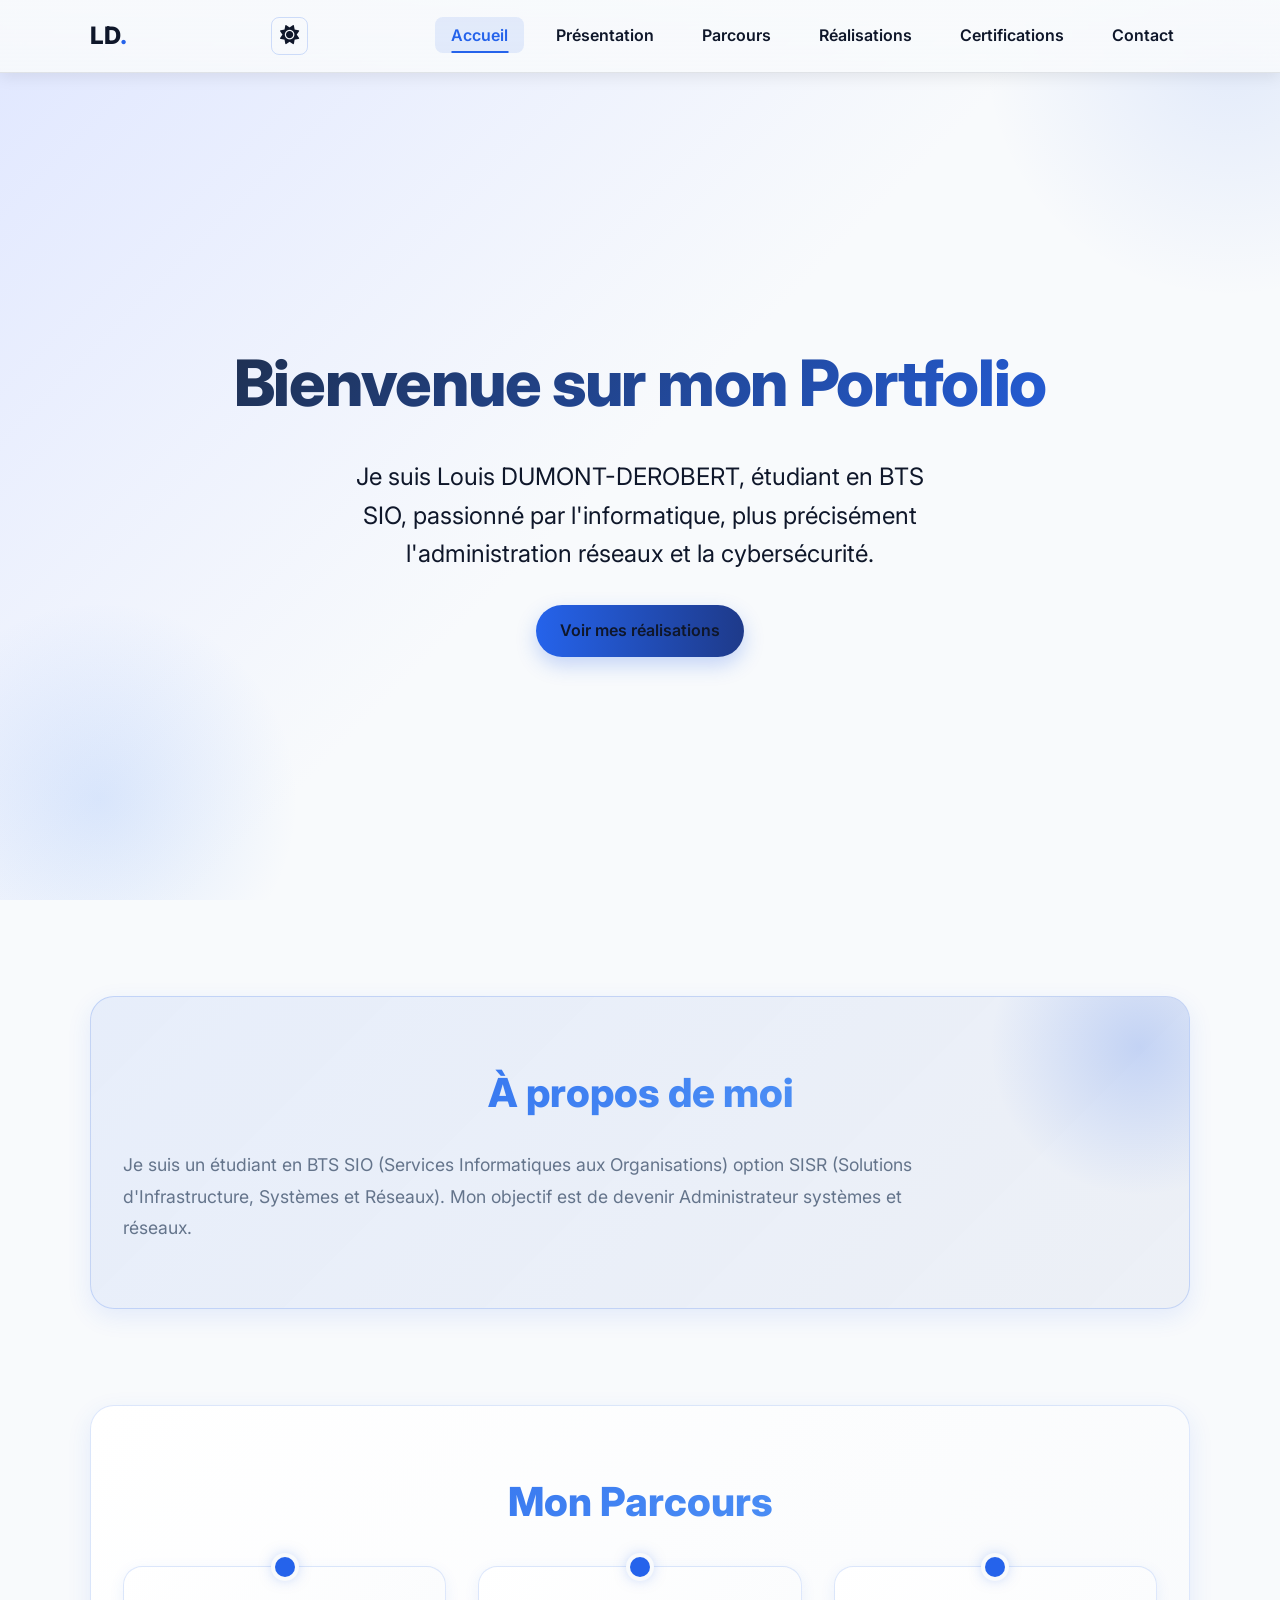
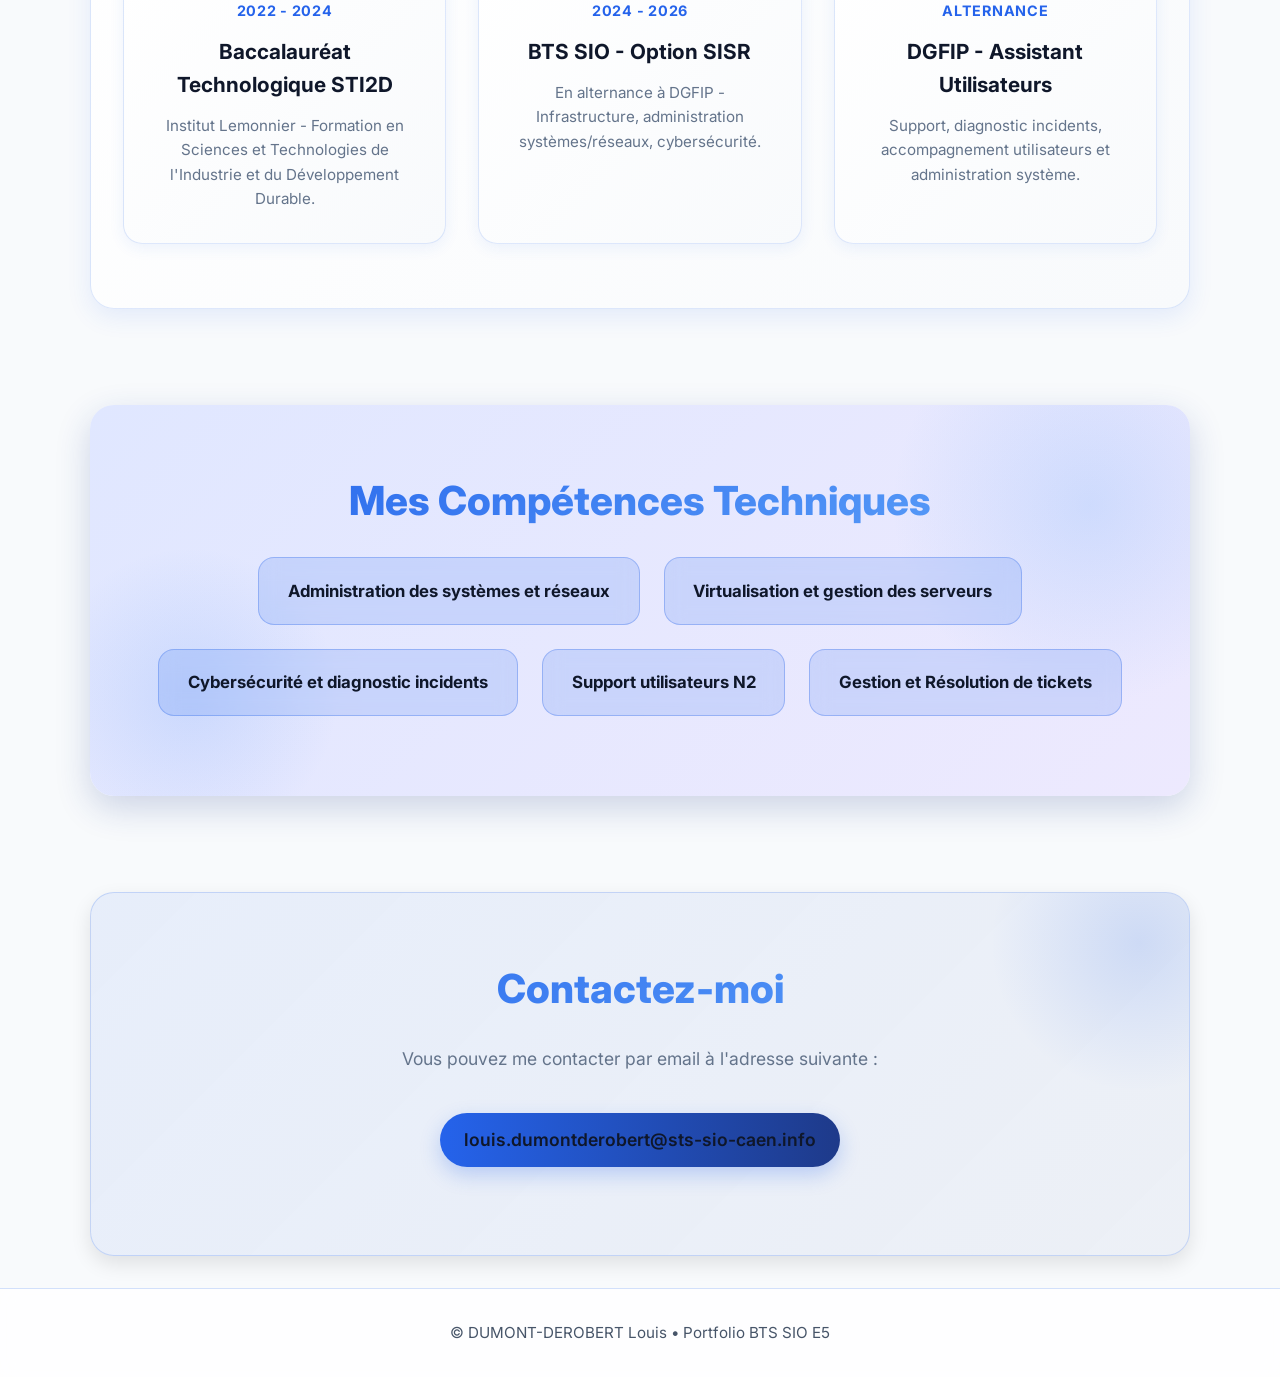
==== html/index.html @ 93f18f42 "update" ====
<!DOCTYPE html>
<html lang="fr">
  <head>
    <meta charset="UTF-8" />
    <meta name="viewport" content="width=device-width, initial-scale=1.0" />
    <meta name="description" content="Accueil du portfolio BTS SIO E4 de DUMONT-DEROBERT Louis" />
    <title>Accueil | Portfolio Louis DUMONT-DEROBERT</title>
    <link rel="preconnect" href="https://fonts.googleapis.com" />
    <link rel="preconnect" href="https://fonts.gstatic.com" crossorigin />
    <link href="https://fonts.googleapis.com/css2?family=Inter:wght@400;500;600;700;800&display=swap" rel="stylesheet" />
    <link rel="stylesheet" href="https://cdnjs.cloudflare.com/ajax/libs/font-awesome/6.5.2/css/all.min.css" />
    <link rel="stylesheet" href="../css/style.css" />
  </head>
  <body>
    <header class="site-header">
      <nav class="navbar container">
        <a href="index.html" class="logo">LD<span>.</span></a>
        <button class="menu-toggle" aria-label="Ouvrir le menu">
          <i class="fa-solid fa-bars"></i>
        </button>
        <button class="theme-toggle" aria-label="Basculer le thème" title="Basculer le thème">
          <i class="fa-solid fa-moon"></i>
        </button>
        <ul class="nav-links">
          <li><a class="active" href="index.html">Accueil</a></li>
          <li><a href="presentation.html">Présentation</a></li>
          <li><a href="parcours.html">Parcours</a></li>
          <li><a href="realisations.html">Réalisations</a></li>
          <li><a href="certifications.html">Certifications</a></li>
          <li><a href="contact.html">Contact</a></li>
        </ul>
      </nav>
    </header>

    <main>
      <!-- Hero Section -->
      <section class="hero">
        <div class="container">
          <h1>Bienvenue sur mon Portfolio</h1>
          <p class="hero-subtitle">Je suis Louis DUMONT-DEROBERT, étudiant en BTS SIO, passionné par l'informatique, plus précisément l'administration réseaux et la cybersécurité.</p>
          <a href="realisations.html" class="btn-primary">Voir mes réalisations</a>
        </div>
      </section>

      <!-- Présentation Section -->
      <section class="presentation section container">
        <div class="presentation-content">
          <h2>À propos de moi</h2>
          <p>Je suis un étudiant en BTS SIO (Services Informatiques aux Organisations) option SISR (Solutions d'Infrastructure, Systèmes et Réseaux). Mon objectif est de devenir Administrateur systèmes et réseaux.</p>
        </div>
      </section>

      <!-- Parcours Section -->
      <section class="parcours section container">
        <h2>Mon Parcours</h2>
        <div class="timeline-horizontal">
          <article class="timeline-item">
            <div class="timeline-dot"></div>
            <div class="timeline-content">
              <span class="timeline-date">2022 - 2024</span>
              <h3>Baccalauréat Technologique STI2D</h3>
              <p>Institut Lemonnier - Formation en Sciences et Technologies de l'Industrie et du Développement Durable.</p>
            </div>
          </article>
          <article class="timeline-item">
            <div class="timeline-dot"></div>
            <div class="timeline-content">
              <span class="timeline-date">2024 - 2026</span>
              <h3>BTS SIO - Option SISR</h3>
              <p>En alternance à DGFIP - Infrastructure, administration systèmes/réseaux, cybersécurité.</p>
            </div>
          </article>
          <article class="timeline-item">
            <div class="timeline-dot"></div>
            <div class="timeline-content">
              <span class="timeline-date">Alternance</span>
              <h3>DGFIP - Assistant Utilisateurs</h3>
              <p>Support, diagnostic incidents, accompagnement utilisateurs et administration système.</p>
            </div>
          </article>
        </div>
      </section>

      <!-- Compétences Techniques Section -->
      <section class="competences section container">
        <h2>Mes Compétences Techniques</h2>
        <ul class="skills">
          <li>Administration des systèmes et réseaux</li>
          <li>Virtualisation et gestion des serveurs</li>
          <li>Cybersécurité et diagnostic incidents</li>
          <li>Support utilisateurs N2</li>
          <li>Gestion et Résolution de tickets</li>
        </ul>
      </section>

      <!-- Contact Section -->
      <section class="contact section container">
        <h2>Contactez-moi</h2>
        <p>Vous pouvez me contacter par email à l'adresse suivante :</p>
        <p><a href="mailto:louis.dumontderobert@sts-sio-caen.info" class="btn-primary">louis.dumontderobert@sts-sio-caen.info</a></p>
      </section>
    </main>

    <footer class="footer">
      <div class="container">
        <p>© <span id="year"></span> DUMONT-DEROBERT Louis • Portfolio BTS SIO E5</p>
      </div>
    </footer>
    <script src="../js/theme.js"></script>
    <script src="index.js"></script>
  </body>
</html>
---- css/style.css ----
:root {
  --bg: #1e293b; /* Unified background color */
  --text: #e2e8f0; /* Unified text color */
  --muted: #94a3b8;
  --accent: #2563eb; /* Unified primary accent color */
  --accent2: #1e3a8a; /* Unified secondary accent color */
  --border: rgba(148, 163, 184, 0.2);
}

/* Light mode */
:root.light-mode {
  --bg: #f8fafc;
  --text: #0f172a;
  --muted: #64748b;
  --accent: #2563eb;
  --accent2: #1e3a8a;
  --border: rgba(15, 23, 42, 0.1);
}

:root.light-mode body {
  background: #f8fafc;
}

:root.light-mode .site-header {
  background: linear-gradient(180deg, rgba(248, 250, 252, 0.95) 0%, rgba(248, 250, 252, 0.88) 100%);
  box-shadow: 0 4px 15px rgba(0, 0, 0, 0.08);
}

:root.light-mode .hero {
  background: linear-gradient(135deg, #e0e7ff 0%, #f8fafc 50%, #f8fafc 100%);
}

:root.light-mode .hero h1 {
  background: linear-gradient(135deg, #1e293b, var(--accent));
  -webkit-background-clip: text;
  -webkit-text-fill-color: transparent;
  background-clip: text;
}

:root.light-mode .hero::before {
  background: radial-gradient(circle, rgba(37, 99, 235, 0.1) 0%, transparent 70%);
}

:root.light-mode .presentation {
  background: linear-gradient(135deg, rgba(37, 99, 235, 0.08), rgba(30, 58, 138, 0.05));
  border: 1px solid rgba(37, 99, 235, 0.2);
  box-shadow: 0 8px 25px rgba(37, 99, 235, 0.1);
}

:root.light-mode .parcours {
  background: linear-gradient(135deg, #ffffff 0%, #f8fafc 100%);
  border: 1px solid rgba(37, 99, 235, 0.15);
  box-shadow: 0 8px 25px rgba(37, 99, 235, 0.1);
}

:root.light-mode .timeline-item,
:root.light-mode .item {
  background: linear-gradient(135deg, #ffffff, #f8fafc);
  border: 1px solid rgba(37, 99, 235, 0.15);
  box-shadow: 0 4px 15px rgba(37, 99, 235, 0.08);
}

:root.light-mode .timeline-item:hover,
:root.light-mode .item:hover {
  background: linear-gradient(135deg, #f0f9ff, #e0e7ff);
  box-shadow: 0 12px 35px rgba(37, 99, 235, 0.15);
}

:root.light-mode .card {
  background: linear-gradient(135deg, #ffffff, #f8fafc);
  border: 1px solid rgba(37, 99, 235, 0.15);
  box-shadow: 0 4px 15px rgba(37, 99, 235, 0.08);
}

:root.light-mode .card:hover {
  background: linear-gradient(135deg, #f0f9ff, #e0e7ff);
  box-shadow: 0 12px 35px rgba(37, 99, 235, 0.15);
}

:root.light-mode .competences {
  background: linear-gradient(135deg, #e0e7ff 0%, #ede9fe 100%);
  box-shadow: 0 12px 35px rgba(30, 58, 138, 0.2);
  color: #0f172a;
}

:root.light-mode .competences h2 {
  color: #0f172a;
}

:root.light-mode .skills li {
  background: rgba(37, 99, 235, 0.15);
  color: #0f172a;
  border: 1px solid rgba(37, 99, 235, 0.3);
  font-weight: 700;
}

:root.light-mode .skills li:hover {
  background: rgba(37, 99, 235, 0.25);
  color: #1e3a8a;
  border-color: rgba(37, 99, 235, 0.5);
}

:root.light-mode .contact {
  background: linear-gradient(135deg, rgba(37, 99, 235, 0.08), rgba(30, 58, 138, 0.05));
  border: 1px solid rgba(37, 99, 235, 0.2);
}

:root.light-mode .contact::before {
  background: radial-gradient(circle, rgba(37, 99, 235, 0.15) 0%, transparent 70%);
}

:root.light-mode .nav-links a {
  color: #0f172a;
}

:root.light-mode .nav-links a:hover,
:root.light-mode .nav-links .active {
  background: rgba(37, 99, 235, 0.1);
  color: var(--accent);
}

:root.light-mode .theme-toggle {
  border: 1px solid rgba(37, 99, 235, 0.2);
}

:root.light-mode .theme-toggle:hover {
  background: rgba(37, 99, 235, 0.05);
}

:root.light-mode .btn-primary {
  color: #0f172a;
}

:root.light-mode .logo {
  color: #0f172a;
}

:root.light-mode .logo span {
  color: var(--accent);
}

:root.light-mode .footer {
  background: rgba(255, 255, 255, 0.8);
  border-top: 1px solid rgba(37, 99, 235, 0.2);
  color: #475569;
  backdrop-filter: blur(10px);
}

/* Reset & Base */
* {
  box-sizing: border-box;
  transition: background-color 0.3s ease, color 0.3s ease, border-color 0.3s ease;
}

html {
  scroll-behavior: smooth;
}

body {
  margin: 0;
  font-family: 'Inter', sans-serif;
  background: var(--bg);
  color: var(--text);
  line-height: 1.6;
}

/* Typography */
h1, h2, h3, h4, h5, h6 {
  font-weight: 700;
  margin-top: 0;
}

p {
  margin: 1rem 0;
}

/* Layout */
.container {
  width: min(1100px, 92%);
  margin-inline: auto;
}

/* Header */
.site-header {
  position: fixed;
  inset: 0 0 auto 0;
  background: linear-gradient(180deg, rgba(30, 41, 59, 0.95) 0%, rgba(30, 41, 59, 0.88) 100%);
  backdrop-filter: blur(10px);
  border-bottom: 1px solid var(--border);
  z-index: 20;
  box-shadow: 0 4px 15px rgba(0, 0, 0, 0.1);
}

.navbar {
  min-height: 72px;
  display: flex;
  align-items: center;
  justify-content: space-between;
}

.logo {
  text-decoration: none;
  color: #fff;
  font-weight: 800;
  font-size: 1.5rem;
  transition: color 0.3s ease;
}

.logo:hover {
  color: var(--accent);
}

.logo span {
  color: var(--accent);
}

.nav-links {
  list-style: none;
  display: flex;
  gap: 1rem;
  margin: 0;
  padding: 0;
}

.nav-links a {
  text-decoration: none;
  color: var(--text);
  padding: 0.5rem 1rem;
  font-weight: 600;
  border-radius: 0.5rem;
  transition: all 0.3s ease;
  position: relative;
}

.nav-links a::after {
  content: "";
  position: absolute;
  width: 0;
  height: 2px;
  bottom: 0;
  left: 50%;
  background: var(--accent);
  transition: all 0.3s ease;
  transform: translateX(-50%);
}

.nav-links a:hover::after,
.nav-links .active::after {
  width: calc(100% - 2rem);
}

.nav-links a:hover,
.nav-links .active {
  color: var(--accent);
}

.menu-toggle {
  display: none;
  background: none;
  border: 0;
  color: #fff;
  font-size: 1.5rem;
  cursor: pointer;
  transition: color 0.3s ease;
}

.menu-toggle:hover {
  color: var(--accent);
}

.theme-toggle {
  display: flex;
  align-items: center;
  justify-content: center;
  background: none;
  border: 1px solid var(--border);
  color: var(--text);
  font-size: 1.2rem;
  cursor: pointer;
  padding: 0.5rem;
  border-radius: 0.5rem;
  transition: all 0.3s ease;
  margin-left: 1rem;
}

.theme-toggle:hover {
  color: var(--accent);
  border-color: var(--accent);
  background: rgba(37, 99, 235, 0.1);
}

/* Hero Section */
.hero {
  min-height: 100vh;
  display: grid;
  place-items: center;
  padding-top: 6rem;
  background: linear-gradient(135deg, var(--accent2) 0%, #1e293b 50%, #1e293b 100%);
  position: relative;
  overflow: hidden;
}

.hero::before {
  content: "";
  position: absolute;
  width: 500px;
  height: 500px;
  background: radial-gradient(circle, rgba(37, 99, 235, 0.2) 0%, transparent 70%);
  border-radius: 50%;
  top: -200px;
  right: -200px;
  animation: float 6s ease-in-out infinite;
}

.hero::after {
  content: "";
  position: absolute;
  width: 400px;
  height: 400px;
  background: radial-gradient(circle, rgba(59, 130, 246, 0.15) 0%, transparent 70%);
  border-radius: 50%;
  bottom: -100px;
  left: -100px;
  animation: float 8s ease-in-out infinite reverse;
}

@keyframes float {
  0%, 100% { transform: translateY(0px); }
  50% { transform: translateY(30px); }
}

.hero .container {
  position: relative;
  z-index: 10;
  text-align: center;
}

.hero h1 {
  font-size: 4rem;
  margin: 0;
  background: linear-gradient(135deg, #fff, var(--accent));
  -webkit-background-clip: text;
  -webkit-text-fill-color: transparent;
  background-clip: text;
  font-weight: 800;
  letter-spacing: -0.02em;
  margin-bottom: 1.5rem;
  animation: slideDown 0.8s ease-out;
}

@keyframes slideDown {
  from {
    opacity: 0;
    transform: translateY(-40px);
  }
  to {
    opacity: 1;
    transform: translateY(0);
  }
}

.hero-subtitle {
  font-size: 1.5rem;
  color: var(--text);
  max-width: 600px;
  margin: 0 auto 2rem;
  animation: slideDown 0.8s ease-out 0.1s both;
}

.hero .btn-primary {
  animation: slideDown 0.8s ease-out 0.2s both;
}

.eyebrow {
  color: var(--accent);
  text-transform: uppercase;
  letter-spacing: 0.08em;
}

.hero-meta {
  color: var(--muted);
}

.hero-tagline {
  min-height: 2rem;
  font-size: 1.2rem;
}

/* Buttons */
.btn-primary {
  display: inline-block;
  background: linear-gradient(90deg, var(--accent), var(--accent2));
  color: #fff;
  padding: 0.8rem 1.5rem;
  border-radius: 999px;
  text-decoration: none;
  font-weight: 600;
  transition: all 0.3s ease;
  border: none;
  cursor: pointer;
  position: relative;
  overflow: hidden;
  box-shadow: 0 8px 20px rgba(37, 99, 235, 0.25);
}

.btn-primary::before {
  content: "";
  position: absolute;
  width: 100%;
  height: 100%;
  background: linear-gradient(90deg, transparent, rgba(255, 255, 255, 0.3), transparent);
  top: 0;
  left: -100%;
  transition: left 0.5s ease;
}

.btn-primary:hover {
  transform: translateY(-3px);
  box-shadow: 0 12px 30px rgba(37, 99, 235, 0.4);
}

.btn-primary:hover::before {
  left: 100%;
}

/* Reveal Animation */
.reveal {
  opacity: 1;
  transform: translateY(0);
  transition: 0.7s;
}

.reveal.visible {
  opacity: 1;
  transform: translateY(0);
}

/* Footer */
.footer {
  padding: 2rem;
  border-top: 1px solid var(--border);
  color: var(--muted);
  text-align: center;
  background: rgba(15, 23, 42, 0.5);
  position: relative;
}

.footer p {
  margin: 0;
  font-size: 0.95rem;
}

/* Presentation Section */
.presentation {
  display: flex;
  align-items: center;
  justify-content: space-between;
  gap: 2rem;
  padding: 4rem 2rem;
  background: linear-gradient(135deg, rgba(37, 99, 235, 0.1) 0%, rgba(30, 58, 138, 0.05) 100%);
  color: var(--text);
  border-radius: 1.5rem;
  box-shadow: 0 20px 60px rgba(37, 99, 235, 0.08);
  border: 1px solid rgba(37, 99, 235, 0.15);
  position: relative;
  overflow: hidden;
  transition: transform 0.3s, box-shadow 0.3s;
}

.presentation::before {
  content: "";
  position: absolute;
  width: 300px;
  height: 300px;
  background: radial-gradient(circle, rgba(37, 99, 235, 0.2) 0%, transparent 70%);
  border-radius: 50%;
  top: -100px;
  right: -100px;
}

.presentation:hover {
  transform: translateY(-5px);
  box-shadow: 0 25px 70px rgba(37, 99, 235, 0.12);
}

.presentation-content {
  flex: 1;
  text-align: left;
  position: relative;
  z-index: 2;
}

.presentation-content h2 {
  font-size: 3rem;
  margin-bottom: 1.5rem;
  background: linear-gradient(135deg, var(--accent), #60a5fa);
  -webkit-background-clip: text;
  -webkit-text-fill-color: transparent;
  background-clip: text;
  font-weight: 800;
}

.presentation-content p {
  font-size: 1.1rem;
  line-height: 1.8;
  max-width: 800px;
  margin: 0;
  color: var(--muted);
}

.presentation-image {
  flex: 1;
  text-align: center;
}

.presentation-image img {
  max-width: 100%;
  border-radius: 1rem;
  box-shadow: 0 12px 30px rgba(0, 0, 0, 0.3);
}

/* Parcours Section */
.parcours {
  padding: 4rem 2rem;
  background: linear-gradient(135deg, rgba(15, 23, 42, 0.5), rgba(15, 23, 42, 0.8));
  color: var(--text);
  border-radius: 1.5rem;
  box-shadow: 0 20px 60px rgba(0, 0, 0, 0.2);
  border: 1px solid var(--border);
}

.parcours h2 {
  text-align: center;
  font-size: 3rem;
  margin-bottom: 2rem;
  background: linear-gradient(135deg, var(--accent), #60a5fa);
  -webkit-background-clip: text;
  -webkit-text-fill-color: transparent;
  background-clip: text;
  font-weight: 800;
}

.timeline {
  position: relative;
  display: grid;
  gap: 2rem;
  margin-top: 1.5rem;
  max-width: 1000px;
  margin-left: auto;
  margin-right: auto;
}

.timeline::before {
  content: "";
  position: absolute;
  left: 50%;
  top: 0;
  bottom: 0;
  width: 2px;
  background: linear-gradient(180deg, var(--accent) 0%, rgba(37, 99, 235, 0.3) 100%);
  transform: translateX(-50%);
}

.item {
  position: relative;
  padding: 2rem;
  border: 1px solid var(--border);
  border-radius: 1rem;
  background: linear-gradient(135deg, rgba(37, 99, 235, 0.08), rgba(30, 58, 138, 0.05));
  text-align: center;
  box-shadow: 0 8px 25px rgba(37, 99, 235, 0.08);
  transition: all 0.3s ease;
}

.item:hover {
  transform: translateY(-8px);
  box-shadow: 0 15px 40px rgba(37, 99, 235, 0.15);
  border-color: var(--accent);
  background: linear-gradient(135deg, rgba(37, 99, 235, 0.15), rgba(30, 58, 138, 0.08));
}

.item-content {
  max-width: 600px;
  margin: 0 auto;
}

.item::before {
  content: "";
  position: absolute;
  width: 20px;
  height: 20px;
  border-radius: 50%;
  background: var(--accent);
  left: 50%;
  top: 0;
  transform: translate(-50%, -50%);
  box-shadow: 0 0 0 4px rgba(37, 99, 235, 0.2);
  transition: all 0.3s ease;
}

.item:hover::before {
  box-shadow: 0 0 20px rgba(37, 99, 235, 0.6);
  transform: translate(-50%, -50%) scale(1.2);
}

.item span {
  display: block;
  font-size: 1rem;
  color: var(--accent);
  margin-bottom: 0.5rem;
  font-weight: 700;
  text-transform: uppercase;
  letter-spacing: 0.05em;
}

.item h3 {
  font-size: 1.5rem;
  margin: 0.5rem 0;
  color: var(--text);
}

.item p {
  color: var(--muted);
  line-height: 1.6;
}

/* Timeline Horizontal pour Index */
.timeline-horizontal {
  display: grid;
  grid-template-columns: repeat(auto-fit, minmax(280px, 1fr));
  gap: 2rem;
  position: relative;
  margin-top: 2rem;
}

.timeline-item {
  position: relative;
  padding: 2rem;
  background: linear-gradient(135deg, rgba(37, 99, 235, 0.1), rgba(30, 58, 138, 0.05));
  border: 1px solid var(--border);
  border-radius: 1.2rem;
  transition: all 0.3s ease;
  box-shadow: 0 8px 25px rgba(37, 99, 235, 0.08);
}

.timeline-item:hover {
  transform: translateY(-10px);
  box-shadow: 0 20px 50px rgba(37, 99, 235, 0.2);
  border-color: var(--accent);
  background: linear-gradient(135deg, rgba(37, 99, 235, 0.15), rgba(30, 58, 138, 0.08));
}

.timeline-dot {
  position: absolute;
  width: 20px;
  height: 20px;
  border-radius: 50%;
  background: var(--accent);
  top: -10px;
  left: 50%;
  transform: translateX(-50%);
  box-shadow: 0 0 0 4px var(--bg), 0 0 15px rgba(37, 99, 235, 0.5);
  transition: all 0.3s ease;
}

.timeline-item:hover .timeline-dot {
  box-shadow: 0 0 0 4px var(--bg), 0 0 25px rgba(37, 99, 235, 0.8);
  transform: translateX(-50%) scale(1.3);
}

.timeline-content {
  text-align: center;
}

.timeline-date {
  display: block;
  font-size: 0.9rem;
  color: var(--accent);
  font-weight: 700;
  text-transform: uppercase;
  letter-spacing: 0.05em;
  margin-bottom: 0.5rem;
}

.timeline-content h3 {
  font-size: 1.3rem;
  margin: 0.8rem 0;
  color: var(--text);
}

.timeline-content p {
  color: var(--muted);
  line-height: 1.6;
  margin: 0;
  font-size: 0.95rem;
}

/* Competences Section */
.competences {
  padding: 4rem 2rem;
  background: linear-gradient(135deg, var(--accent2) 0%, #1e3a5f 100%);
  color: #fff;
  text-align: center;
  border-radius: 1.5rem;
  box-shadow: 0 20px 60px rgba(30, 58, 138, 0.3);
  position: relative;
  overflow: hidden;
}

.competences::before {
  content: "";
  position: absolute;
  width: 400px;
  height: 400px;
  background: radial-gradient(circle, rgba(96, 165, 250, 0.2) 0%, transparent 70%);
  border-radius: 50%;
  top: -100px;
  right: -100px;
}

.competences::after {
  content: "";
  position: absolute;
  width: 300px;
  height: 300px;
  background: radial-gradient(circle, rgba(59, 130, 246, 0.15) 0%, transparent 70%);
  border-radius: 50%;
  bottom: -50px;
  left: -50px;
}

.competences h2 {
  font-size: 3rem;
  margin-bottom: 2rem;
  position: relative;
  z-index: 2;
  font-weight: 800;
}

.skills {
  list-style: none;
  padding: 0;
  display: flex;
  flex-wrap: wrap;
  justify-content: center;
  gap: 1.5rem;
  position: relative;
  z-index: 2;
}

.skills li {
  background: rgba(255, 255, 255, 0.12);
  backdrop-filter: blur(10px);
  padding: 1.2rem 1.8rem;
  border-radius: 1rem;
  font-size: 1.05rem;
  font-weight: 600;
  color: #fff;
  transition: all 0.3s ease;
  border: 1px solid rgba(255, 255, 255, 0.2);
}

.skills li:hover {
  transform: translateY(-5px) scale(1.05);
  background: rgba(255, 255, 255, 0.2);
  box-shadow: 0 10px 30px rgba(37, 99, 235, 0.3);
  border-color: rgba(255, 255, 255, 0.4);
}

/* Contact Section */
.contact {
  padding: 4rem 2rem;
  background: linear-gradient(135deg, rgba(37, 99, 235, 0.1) 0%, rgba(30, 58, 138, 0.05) 100%);
  color: var(--text);
  text-align: center;
  border-radius: 1.5rem;
  box-shadow: 0 20px 60px rgba(37, 99, 235, 0.08);
  border: 1px solid rgba(37, 99, 235, 0.15);
  position: relative;
  overflow: hidden;
}

.contact::before {
  content: "";
  position: absolute;
  width: 300px;
  height: 300px;
  background: radial-gradient(circle, rgba(37, 99, 235, 0.2) 0%, transparent 70%);
  border-radius: 50%;
  top: -100px;
  right: -100px;
}

.contact h2 {
  font-size: 3rem;
  margin-bottom: 1.5rem;
  background: linear-gradient(135deg, var(--accent), #60a5fa);
  -webkit-background-clip: text;
  -webkit-text-fill-color: transparent;
  background-clip: text;
  font-weight: 800;
  position: relative;
  z-index: 2;
}

.contact p {
  font-size: 1.1rem;
  color: var(--muted);
  position: relative;
  z-index: 2;
  margin: 1rem 0;
}

.contact .btn-primary {
  position: relative;
  z-index: 2;
  margin-top: 1.5rem;
}

.contact form {
  max-width: 600px;
  margin: 0 auto;
  background: rgba(255, 255, 255, 0.04);
  padding: 2rem;
  border-radius: 1rem;
  border: 1px solid var(--border);
  position: relative;
  z-index: 2;
}

.contact label {
  display: block;
  margin-bottom: 1rem;
  text-align: left;
}

.contact input,
.contact textarea {
  width: 100%;
  padding: 0.8rem;
  margin-top: 0.5rem;
  border: 1px solid var(--border);
  border-radius: 0.5rem;
  background: rgba(255, 255, 255, 0.1);
  color: var(--text);
}

.contact button {
  display: inline-block;
  margin-top: 1rem;
  padding: 0.8rem 1.5rem;
  background: linear-gradient(90deg, var(--accent), var(--accent2));
  color: #020617;
  border: none;
  border-radius: 999px;
  font-weight: 600;
  cursor: pointer;
  transition: transform 0.3s;
}

.contact button:hover {
  transform: scale(1.05);
}

/* Section Styling */
.section {
  padding: 4rem 2rem;
  margin-bottom: 2rem;
  border-radius: 1.5rem;
  box-shadow: 0 8px 20px rgba(0, 0, 0, 0.1);
  background: var(--bg);
  color: var(--text);
  margin-top: 6rem;
}

.section h1,
.section h2 {
  font-size: 2.5rem;
  margin-bottom: 1.5rem;
  text-align: center;
  background: linear-gradient(135deg, var(--accent), #60a5fa);
  -webkit-background-clip: text;
  -webkit-text-fill-color: transparent;
  background-clip: text;
  font-weight: 800;
}

/* Grid and Cards */
.grid {
  display: grid;
  gap: 1.5rem;
  grid-template-columns: 1fr;
  margin-top: 2rem;
}

@media (min-width: 768px) {
  .grid {
    grid-template-columns: repeat(2, 1fr);
  }
}

@media (min-width: 1024px) {
  .grid {
    grid-template-columns: repeat(3, 1fr);
  }
}

.card {
  border: 1px solid var(--border);
  border-radius: 1.2rem;
  padding: 1.8rem;
  background: linear-gradient(
    135deg,
    rgba(37, 99, 235, 0.1),
    rgba(30, 58, 138, 0.05)
  );
  transition: all 0.3s ease;
  position: relative;
  overflow: hidden;
  box-shadow: 0 8px 25px rgba(37, 99, 235, 0.08);
}

.card::before {
  content: "";
  position: absolute;
  width: 100%;
  height: 100%;
  background: linear-gradient(135deg, rgba(96, 165, 250, 0.1) 0%, transparent 100%);
  top: -100%;
  left: 0;
  transition: top 0.3s ease;
}

.card:hover {
  transform: translateY(-10px);
  box-shadow: 0 20px 50px rgba(37, 99, 235, 0.2);
  border-color: var(--accent);
  background: linear-gradient(
    135deg,
    rgba(37, 99, 235, 0.15),
    rgba(30, 58, 138, 0.08)
  );
}

.card:hover::before {
  top: 0;
}

.card h2 {
  font-size: 1.5rem;
  margin-bottom: 1rem;
  color: var(--accent);
  font-weight: 700;
}

.card p {
  color: var(--muted);
  line-height: 1.6;
  margin: 0.5rem 0;
}

.tech {
  color: var(--accent);
  font-weight: 600;
}

/* Skills Rating with Stars */
.skills-rating {
  display: flex;
  flex-direction: column;
  gap: 1.5rem;
}

.skill-item {
  display: flex;
  align-items: center;
  justify-content: space-between;
  padding: 1rem;
  background: rgba(37, 99, 235, 0.05);
  border-radius: 0.8rem;
  border: 1px solid var(--border);
  transition: all 0.3s ease;
}

.skill-item:hover {
  background: rgba(37, 99, 235, 0.1);
  border-color: var(--accent);
}

.skill-name {
  font-weight: 600;
  color: var(--text);
  min-width: 130px;
}

.stars {
  display: flex;
  gap: 0.5rem;
  font-size: 1.2rem;
}

.stars i {
  color: var(--accent);
  transition: transform 0.2s ease;
}

.stars .fa-star {
  color: #fbbf24;
}

.stars .fa-star-half-stroke {
  color: #fbbf24;
}

.stars .fa-regular.fa-star {
  color: var(--border);
}

.skill-item:hover .stars i {
  transform: scale(1.1);
}

:root.light-mode .skill-item {
  background: rgba(37, 99, 235, 0.08);
}

:root.light-mode .skill-item:hover {
  background: rgba(37, 99, 235, 0.12);
}

:root.light-mode .skill-name {
  color: #0f172a;
}

/* Large Card */
.card-large {
  grid-column: 1 / -1;
  padding: 2.5rem;
}

.card-large h2 {
  font-size: 2rem;
  margin-bottom: 1.5rem;
}

.card-large p {
  font-size: 1.1rem;
  line-height: 1.8;
  color: var(--muted);
}

/* Section full-width cards */
.section .container > .card {
  width: 100%;
  margin-bottom: 1.5rem;
}

/* Certifications Grid */
.section-subtitle {
  text-align: center;
  color: var(--muted);
  font-size: 1.1rem;
  margin-top: -1rem;
  margin-bottom: 2.5rem;
}

.certifications-grid {
  display: grid;
  grid-template-columns: repeat(auto-fit, minmax(300px, 1fr));
  gap: 2rem;
  margin-top: 2rem;
}

.certification-card {
  position: relative;
  padding: 2.5rem 2rem;
  background: linear-gradient(135deg, rgba(37, 99, 235, 0.1), rgba(30, 58, 138, 0.05));
  border: 1px solid var(--border);
  border-radius: 1.2rem;
  text-decoration: none;
  color: inherit;
  display: flex;
  flex-direction: column;
  gap: 1rem;
  transition: all 0.3s ease;
  box-shadow: 0 8px 25px rgba(37, 99, 235, 0.08);
  overflow: hidden;
}

.certification-card::before {
  content: "";
  position: absolute;
  inset: 0;
  background: linear-gradient(135deg, rgba(96, 165, 250, 0.1) 0%, transparent 100%);
  opacity: 0;
  transition: opacity 0.3s ease;
}

.certification-card:hover {
  transform: translateY(-10px);
  box-shadow: 0 20px 50px rgba(37, 99, 235, 0.2);
  border-color: var(--accent);
  background: linear-gradient(135deg, rgba(37, 99, 235, 0.15), rgba(30, 58, 138, 0.08));
}

.certification-card:hover::before {
  opacity: 1;
}

.certification-icon {
  width: 70px;
  height: 70px;
  display: flex;
  align-items: center;
  justify-content: center;
  background: linear-gradient(135deg, var(--accent), var(--accent2));
  border-radius: 1rem;
  font-size: 2rem;
  color: #fff;
  position: relative;
  z-index: 2;
  box-shadow: 0 4px 15px rgba(37, 99, 235, 0.2);
}

.certification-icon.cisco {
  background: linear-gradient(135deg, #1f2937, #111827);
}

.certification-icon.cisco-sec {
  background: linear-gradient(135deg, #dc2626, #991b1b);
}

.certification-card h2 {
  font-size: 1.3rem;
  margin: 0.5rem 0;
  color: var(--text);
  position: relative;
  z-index: 2;
}

.certification-card p {
  color: var(--muted);
  line-height: 1.6;
  margin: 0;
  flex-grow: 1;
  position: relative;
  z-index: 2;
  font-size: 0.95rem;
}

.card-footer {
  display: flex;
  align-items: center;
  justify-content: space-between;
  margin-top: 1rem;
  position: relative;
  z-index: 2;
}

.badge {
  display: inline-block;
  padding: 0.4rem 0.8rem;
  background: rgba(37, 99, 235, 0.15);
  color: var(--accent);
  border-radius: 999px;
  font-size: 0.8rem;
  font-weight: 600;
  text-transform: uppercase;
  letter-spacing: 0.05em;
}

.certification-card:hover .badge {
  background: rgba(37, 99, 235, 0.25);
}

.card-footer i {
  color: var(--accent);
  transition: transform 0.3s ease;
}

.certification-card:hover .card-footer i {
  transform: translateX(5px);
}

:root.light-mode .certification-card {
  background: linear-gradient(135deg, rgba(37, 99, 235, 0.08), rgba(30, 58, 138, 0.05));
  border: 1px solid rgba(37, 99, 235, 0.15);
}

:root.light-mode .certification-card:hover {
  background: linear-gradient(135deg, rgba(37, 99, 235, 0.12), rgba(30, 58, 138, 0.08));
}

/* Responsive */
@media (max-width: 950px) {
  .menu-toggle {
    display: block;
  }

  .nav-links {
    display: none;
    position: absolute;
    top: 72px;
    right: 4%;
    background: rgba(30, 41, 59, 0.95);
    padding: 0.8rem;
    border: 1px solid var(--border);
    border-radius: 0.7rem;
    flex-direction: column;
    z-index: 10;
  }

  .nav-links.open {
    display: flex;
  }

  .presentation {
    flex-direction: column;
  }

  .section {
    padding: 2rem 1rem;
  }

  .section h1,
  .section h2 {
    font-size: 2rem;
  }

  .hero h1 {
    font-size: 2.5rem;
  }

  .hero-subtitle {
    font-size: 1.1rem;
  }

  .parcours h2,
  .competences h2,
  .contact h2,
  .presentation-content h2 {
    font-size: 2rem;
  }

  .timeline::before {
    left: 0;
  }

  .item::before {
    left: 20px;
    width: 16px;
    height: 16px;
  }

  .item {
    text-align: left;
    padding-left: 50px;
  }
}

@media (max-width: 600px) {
  .grid {
    grid-template-columns: 1fr;
  }

  .hero {
    padding-top: 8rem;
  }

  .hero h1 {
    font-size: 2rem;
  }

  .section {
    padding: 1.5rem 1rem;
    margin-top: 7rem;
  }

  .competences,
  .contact,
  .presentation {
    padding: 2rem 1rem;
  }

  .skills {
    gap: 1rem;
  }

  .skills li {
    padding: 0.8rem 1.2rem;
    font-size: 0.9rem;
  }

  .card {
    padding: 1.2rem;
  }

  .timeline-horizontal {
    grid-template-columns: 1fr;
  }

  .timeline-item {
    padding: 1.5rem;
  }

  .timeline-dot {
    top: -8px;
  }

  .timeline-date {
    font-size: 0.8rem;
  }

  .timeline-content h3 {
    font-size: 1.1rem;
  }
}
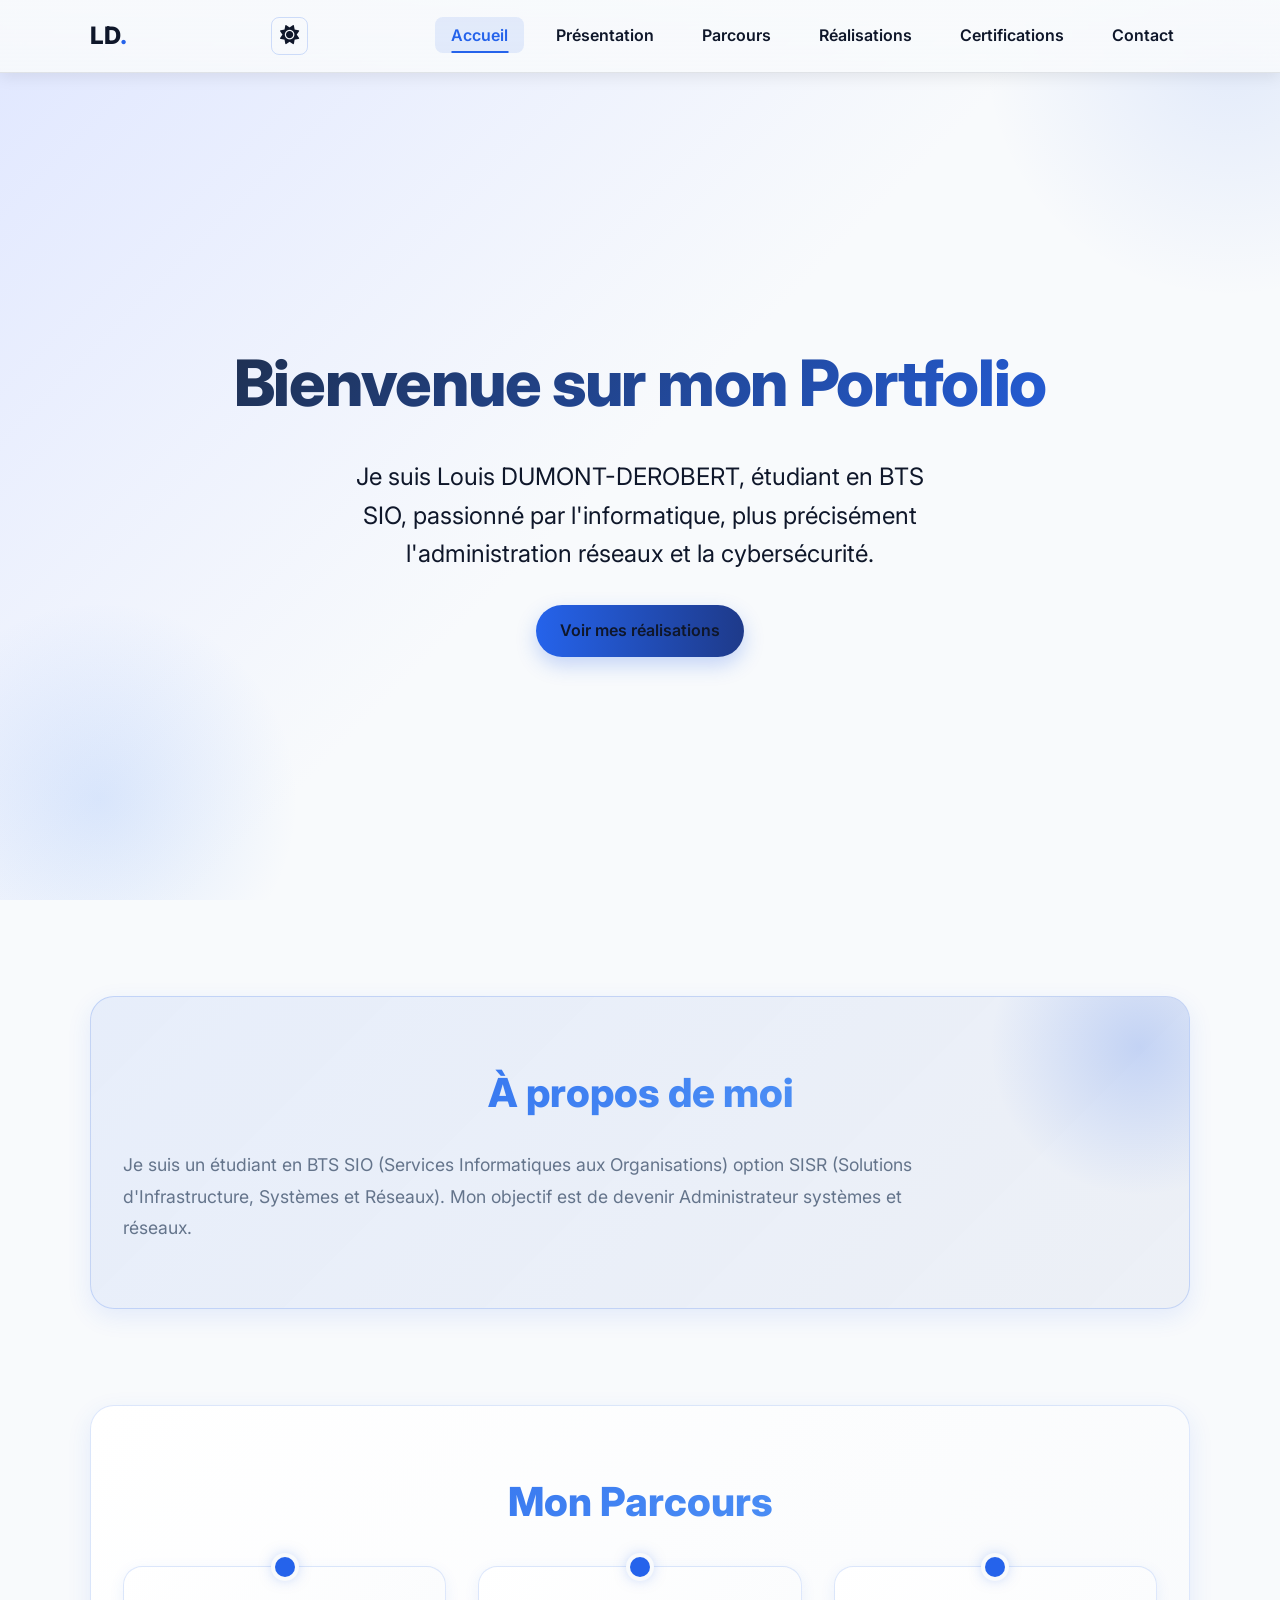
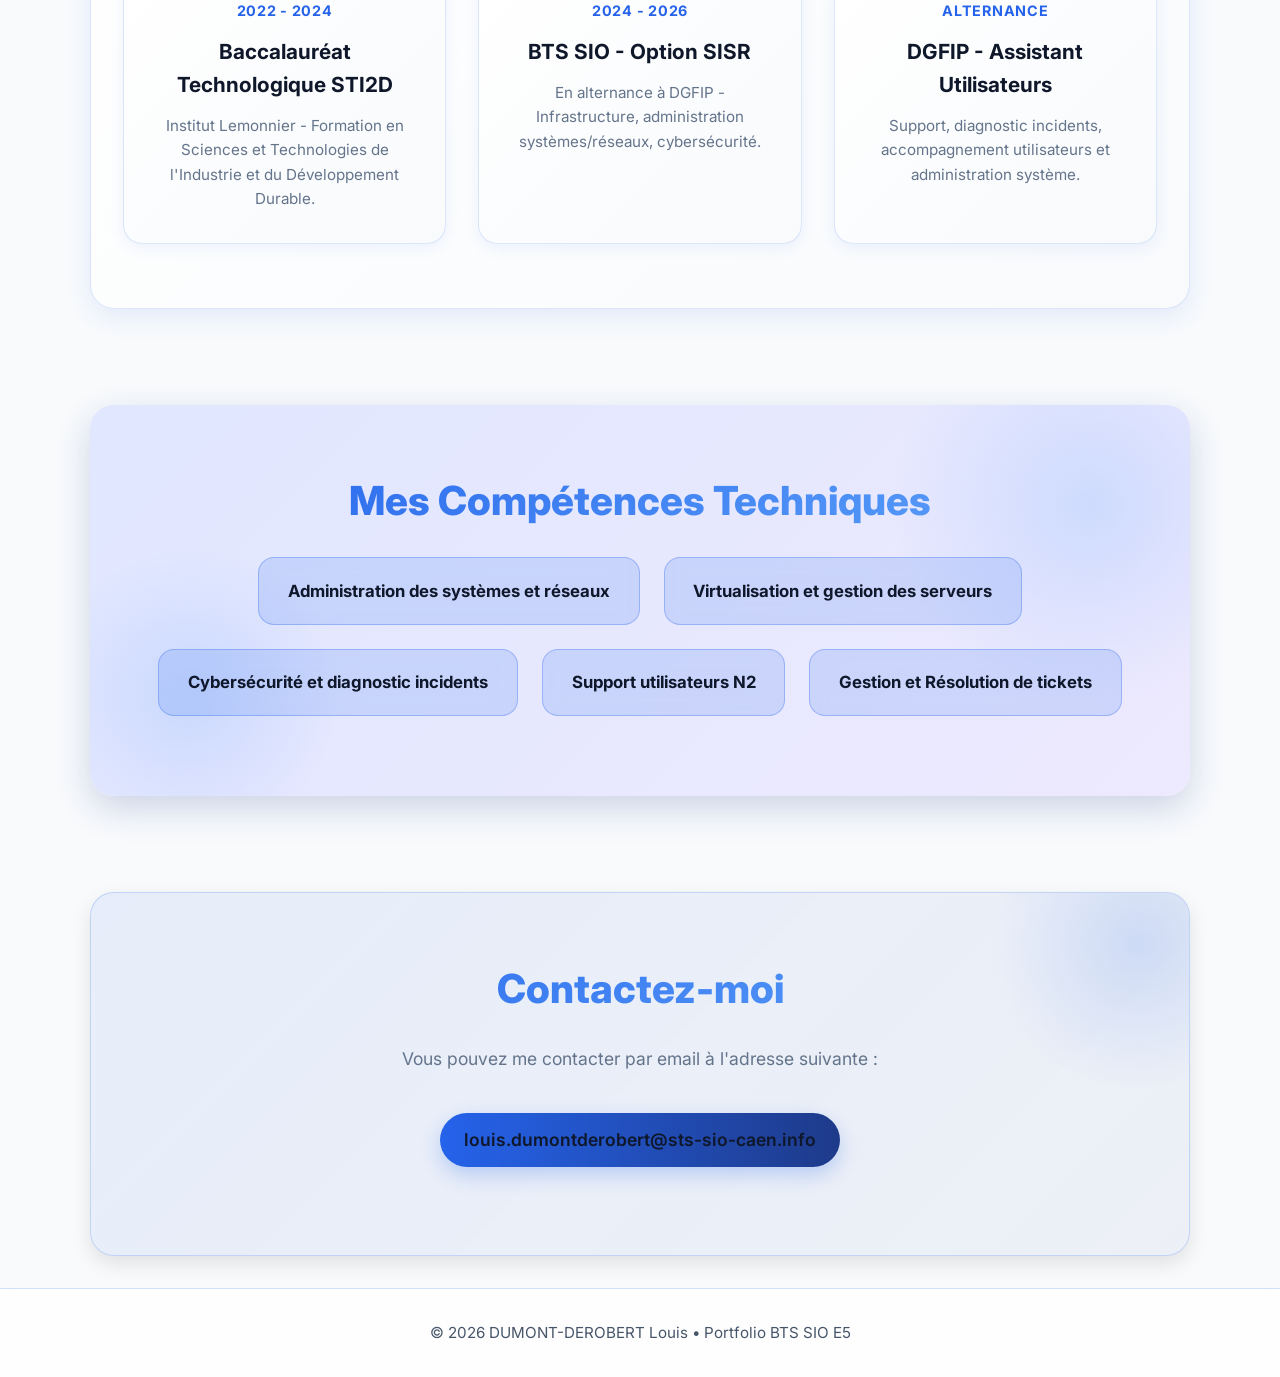
==== commit 2b73bfd4: "up" ====
--- a/html/index.html
+++ b/html/index.html
@@ -14,7 +14,7 @@
   <body>
     <header class="site-header">
       <nav class="navbar container">
-        <a href="index.html" class="logo">LD<span>.</span></a>
+        <a href="../index.html" class="logo">LD<span>.</span></a>
         <button class="menu-toggle" aria-label="Ouvrir le menu">
           <i class="fa-solid fa-bars"></i>
         </button>
@@ -22,7 +22,7 @@
           <i class="fa-solid fa-moon"></i>
         </button>
         <ul class="nav-links">
-          <li><a class="active" href="index.html">Accueil</a></li>
+          <li><a class="active" href="../index.html">Accueil</a></li>
           <li><a href="presentation.html">Présentation</a></li>
           <li><a href="parcours.html">Parcours</a></li>
           <li><a href="realisations.html">Réalisations</a></li>
@@ -107,6 +107,6 @@
       </div>
     </footer>
     <script src="../js/theme.js"></script>
-    <script src="index.js"></script>
+    <script src="../js/index.js"></script>
   </body>
 </html>
--- a/css/style.css
+++ b/css/style.css
@@ -1064,6 +1064,12 @@
   margin-bottom: 2.5rem;
 }
 
+.cv-actions {
+  display: flex;
+  justify-content: center;
+  margin-top: 1.25rem;
+}
+
 .certifications-grid {
   display: grid;
   grid-template-columns: repeat(auto-fit, minmax(300px, 1fr));
